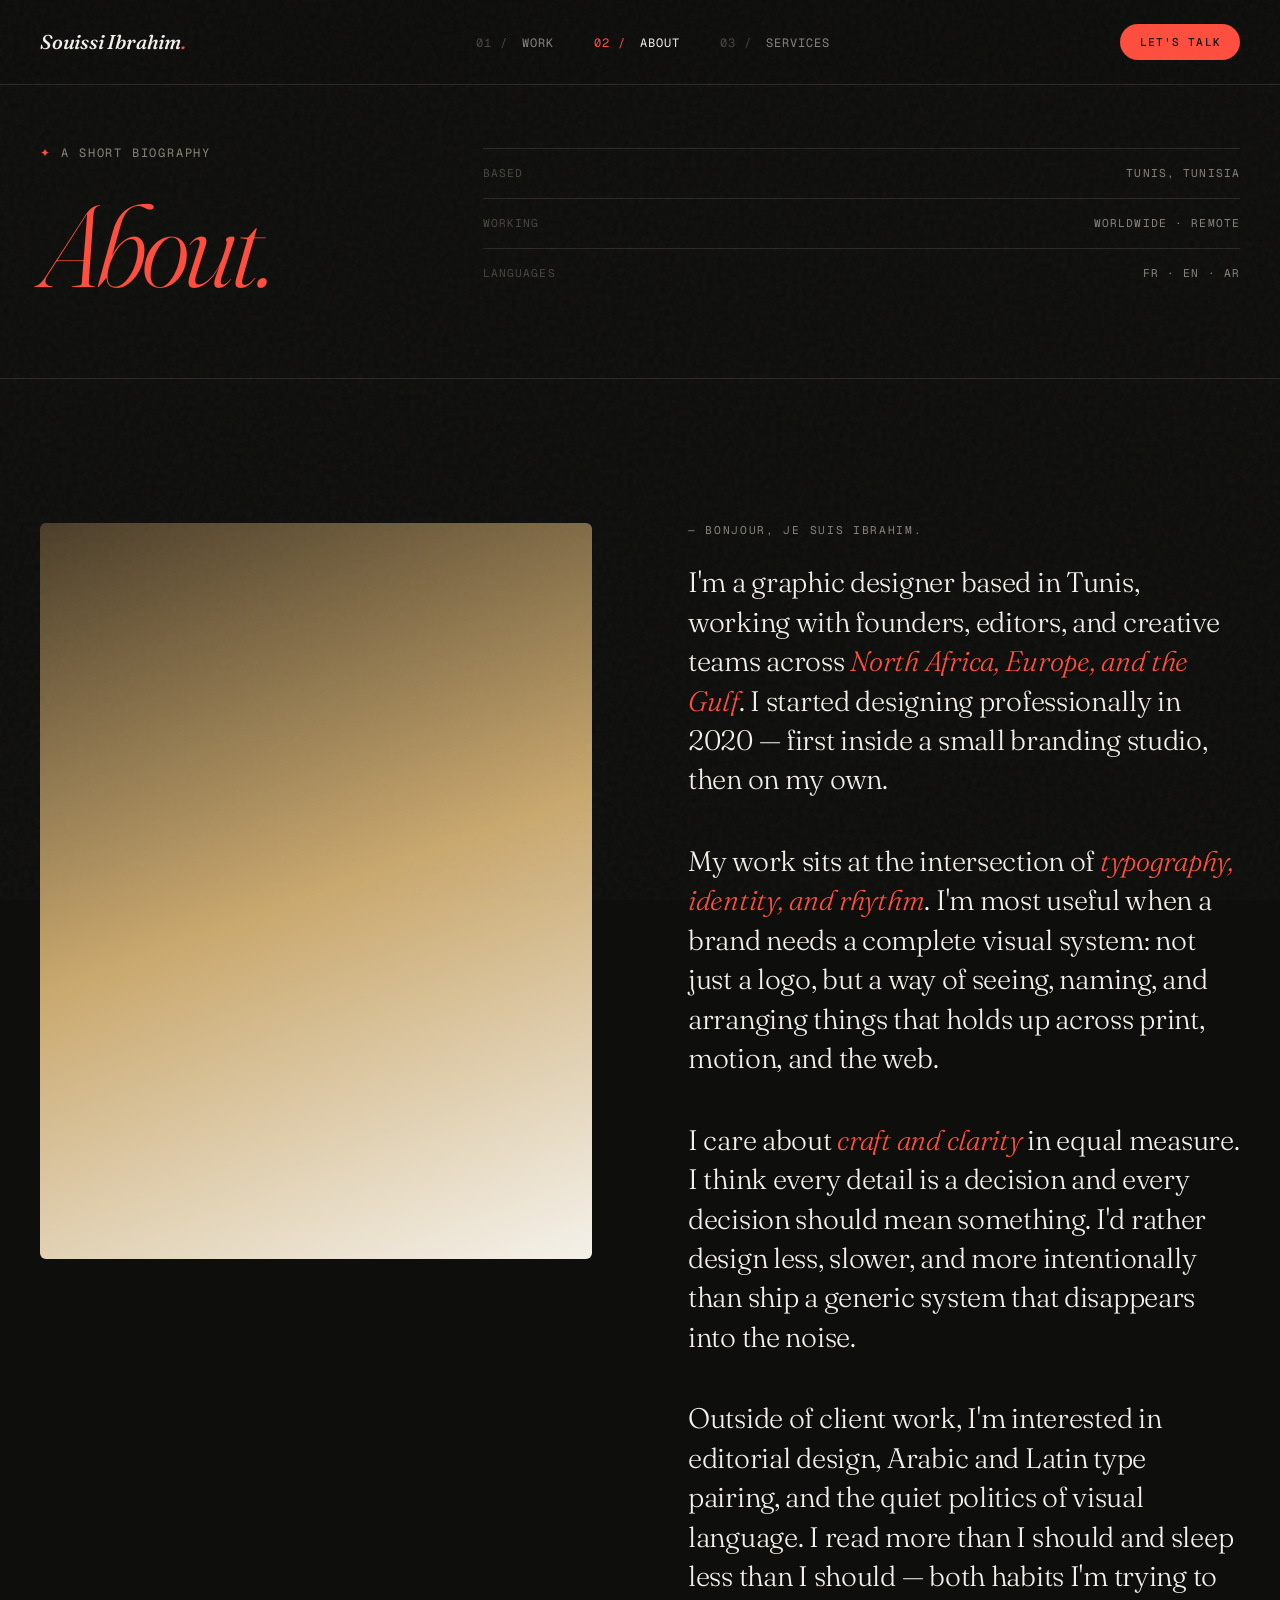
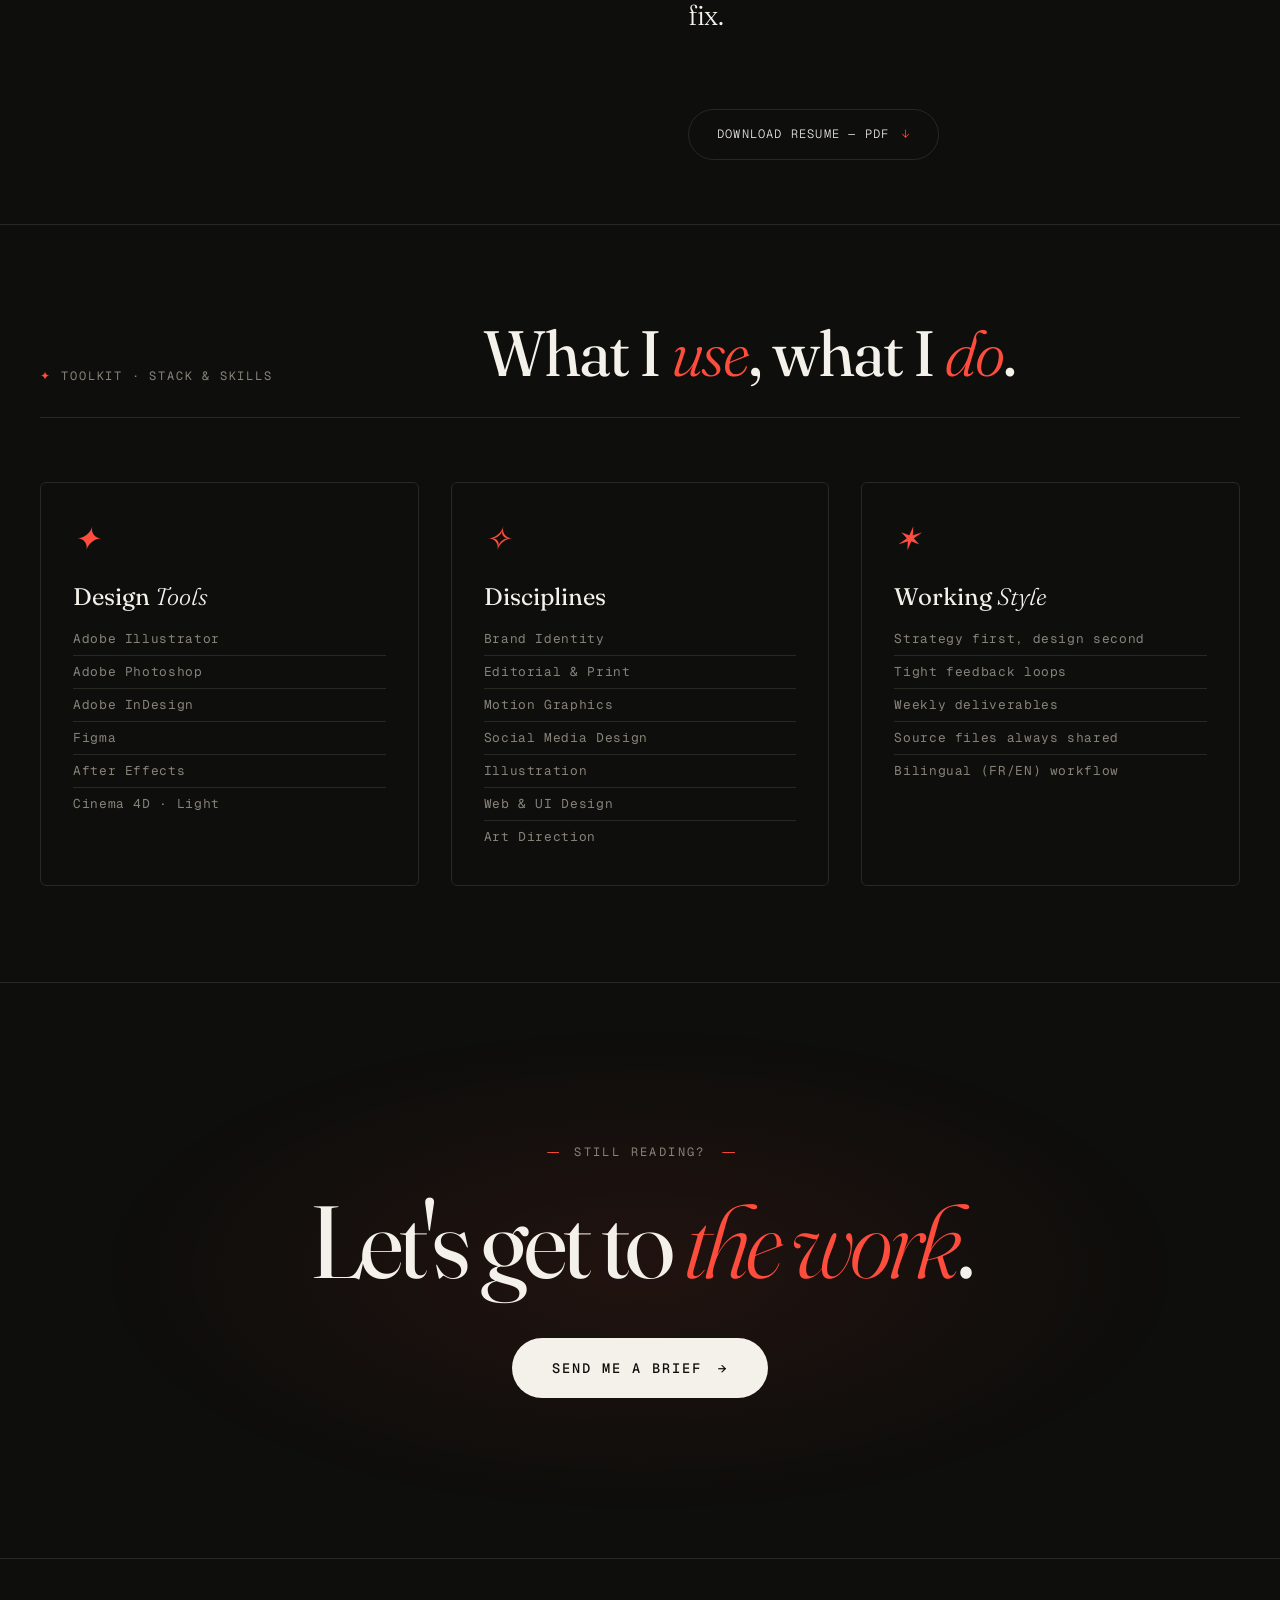
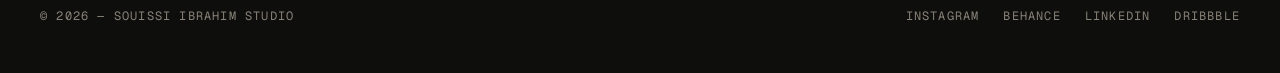
==== about.html @ 40b26ef4 "Add files via upload" ====
<!DOCTYPE html>
<html lang="en">
<head>
<meta charset="UTF-8" />
<meta name="viewport" content="width=device-width, initial-scale=1.0" />
<title>About — Souissi Ibrahim</title>
<link rel="preconnect" href="https://fonts.googleapis.com">
<link rel="preconnect" href="https://fonts.gstatic.com" crossorigin>
<link href="https://fonts.googleapis.com/css2?family=Fraunces:ital,opsz,wght@0,9..144,300;0,9..144,400;0,9..144,500;0,9..144,600;0,9..144,700;0,9..144,900;1,9..144,400&family=Geist+Mono:wght@400;500&family=Geist:wght@300;400;500;600&display=swap" rel="stylesheet">
<link rel="stylesheet" href="styles.css">
</head>
<body>

<nav class="site-nav">
  <a href="index.html" class="logo">Souissi Ibrahim<span class="dot">.</span></a>
  <ul>
    <li><a href="work.html" class="nav-link">Work</a></li>
    <li><a href="about.html" class="nav-link active">About</a></li>
    <li><a href="services.html" class="nav-link">Services</a></li>
  </ul>
  <a href="contact.html" class="cta-nav">Let's Talk</a>
</nav>

<!-- PAGE HEADER -->
<header class="page-header">
  <div>
    <div class="page-header-eyebrow">A short biography</div>
    <h1 class="page-header-title"><em>About.</em></h1>
  </div>
  <div class="page-header-meta">
    <div class="meta-row">
      <span>Based</span>
      <span>Tunis, Tunisia</span>
    </div>
    <div class="meta-row">
      <span>Working</span>
      <span>Worldwide · Remote</span>
    </div>
    <div class="meta-row">
      <span>Languages</span>
      <span>FR · EN · AR</span>
    </div>
  </div>
</header>

<!-- ABOUT BODY -->
<section class="about-page">
  <div class="about-portrait reveal"></div>

  <div class="about-text reveal">
    <span class="small">— Bonjour, je suis Ibrahim.</span>

    <p>
      I'm a graphic designer based in Tunis, working with founders, editors, and creative teams across <em>North Africa, Europe, and the Gulf</em>. I started designing professionally in 2020 — first inside a small branding studio, then on my own.
    </p>

    <p>
      My work sits at the intersection of <em>typography, identity, and rhythm</em>. I'm most useful when a brand needs a complete visual system: not just a logo, but a way of seeing, naming, and arranging things that holds up across print, motion, and the web.
    </p>

    <p>
      I care about <em>craft and clarity</em> in equal measure. I think every detail is a decision and every decision should mean something. I'd rather design less, slower, and more intentionally than ship a generic system that disappears into the noise.
    </p>

    <p>
      Outside of client work, I'm interested in editorial design, Arabic and Latin type pairing, and the quiet politics of visual language. I read more than I should and sleep less than I should — both habits I'm trying to fix.
    </p>

    <a href="#" class="about-resume-cta">Download Resume — PDF <span style="color: var(--accent);">↓</span></a>
  </div>
</section>

<!-- SKILLS -->
<section class="skills-section">
  <div class="section-head reveal">
    <div class="section-label">Toolkit · Stack &amp; Skills</div>
    <h2 class="section-title">What I <em>use</em>, what I <em>do</em>.</h2>
  </div>

  <div class="skills-grid">
    <div class="skill-card reveal">
      <div class="skill-card-icon">✦</div>
      <h3 class="skill-card-title">Design <em>Tools</em></h3>
      <ul class="skill-card-list">
        <li>Adobe Illustrator</li>
        <li>Adobe Photoshop</li>
        <li>Adobe InDesign</li>
        <li>Figma</li>
        <li>After Effects</li>
        <li>Cinema 4D · Light</li>
      </ul>
    </div>

    <div class="skill-card reveal">
      <div class="skill-card-icon">✧</div>
      <h3 class="skill-card-title">Disciplines</h3>
      <ul class="skill-card-list">
        <li>Brand Identity</li>
        <li>Editorial &amp; Print</li>
        <li>Motion Graphics</li>
        <li>Social Media Design</li>
        <li>Illustration</li>
        <li>Web &amp; UI Design</li>
        <li>Art Direction</li>
      </ul>
    </div>

    <div class="skill-card reveal">
      <div class="skill-card-icon">✶</div>
      <h3 class="skill-card-title">Working <em>Style</em></h3>
      <ul class="skill-card-list">
        <li>Strategy first, design second</li>
        <li>Tight feedback loops</li>
        <li>Weekly deliverables</li>
        <li>Source files always shared</li>
        <li>Bilingual (FR/EN) workflow</li>
      </ul>
    </div>
  </div>
</section>

<!-- CTA -->
<section class="cta-section">
  <div class="cta-eyebrow reveal">Still Reading?</div>
  <h2 class="cta-title reveal">Let's get to <em>the work</em>.</h2>
  <a href="contact.html" class="cta-button reveal">
    Send me a brief <span class="arrow">→</span>
  </a>
</section>

<footer class="site-footer">
  <div>© 2026 — Souissi Ibrahim Studio</div>
  <div class="socials">
    <a href="#">Instagram</a>
    <a href="#">Behance</a>
    <a href="#">LinkedIn</a>
    <a href="#">Dribbble</a>
  </div>
</footer>

<script>
  const revealItems = document.querySelectorAll('.reveal');
  const observer = new IntersectionObserver((entries) => {
    entries.forEach((entry, i) => {
      if (entry.isIntersecting) {
        setTimeout(() => entry.target.classList.add('visible'), i * 60);
        observer.unobserve(entry.target);
      }
    });
  }, { threshold: 0.15 });
  revealItems.forEach(item => observer.observe(item));
</script>

</body>
</html>
---- styles.css ----
/* ================================================
   SOUISSI IBRAHIM — PORTFOLIO STYLESHEET
   Shared across all pages
   ================================================ */

:root {
  --bg: #0e0e0c;
  --bg-elevated: #161613;
  --ink: #f4f1ea;
  --ink-dim: #888379;
  --ink-faint: #4a463f;
  --accent: #ff4d3d;
  --accent-soft: #ff6b5a;
  --line: #2a2823;
  --serif: 'Fraunces', Georgia, serif;
  --sans: 'Geist', system-ui, sans-serif;
  --mono: 'Geist Mono', ui-monospace, monospace;
}

* { margin: 0; padding: 0; box-sizing: border-box; }
html { scroll-behavior: smooth; }

body {
  background: var(--bg);
  color: var(--ink);
  font-family: var(--sans);
  font-weight: 400;
  line-height: 1.5;
  overflow-x: hidden;
  position: relative;
}

/* Grain overlay */
body::before {
  content: '';
  position: fixed;
  inset: 0;
  pointer-events: none;
  z-index: 100;
  opacity: 0.04;
  background-image: url("data:image/svg+xml,%3Csvg viewBox='0 0 200 200' xmlns='http://www.w3.org/2000/svg'%3E%3Cfilter id='noiseFilter'%3E%3CfeTurbulence type='fractalNoise' baseFrequency='0.85' numOctaves='3' stitchTiles='stitch'/%3E%3C/filter%3E%3Crect width='100%25' height='100%25' filter='url(%23noiseFilter)'/%3E%3C/svg%3E");
}

a { color: inherit; text-decoration: none; }

/* ============ NAV ============ */
nav.site-nav {
  position: fixed;
  top: 0; left: 0; right: 0;
  padding: 1.5rem 2.5rem;
  display: flex;
  justify-content: space-between;
  align-items: center;
  z-index: 50;
  backdrop-filter: blur(12px);
  background: rgba(14, 14, 12, 0.6);
  border-bottom: 1px solid var(--line);
}

.logo {
  font-family: var(--serif);
  font-weight: 500;
  font-size: 1.25rem;
  font-style: italic;
  letter-spacing: -0.01em;
}
.logo .dot { color: var(--accent); }

nav.site-nav ul {
  display: flex;
  list-style: none;
  gap: 2.5rem;
  counter-reset: navcounter;
}

nav.site-nav a.nav-link {
  color: var(--ink-dim);
  font-family: var(--mono);
  font-size: 0.75rem;
  text-transform: uppercase;
  letter-spacing: 0.08em;
  transition: color 0.3s;
  position: relative;
}
nav.site-nav a.nav-link:hover,
nav.site-nav a.nav-link.active { color: var(--ink); }

nav.site-nav a.nav-link::before {
  content: counter(navcounter, decimal-leading-zero) ' / ';
  counter-increment: navcounter;
  color: var(--ink-faint);
  margin-right: 0.4rem;
}

nav.site-nav a.nav-link.active::before { color: var(--accent); }

.cta-nav {
  background: var(--accent);
  color: var(--bg);
  padding: 0.6rem 1.2rem;
  border-radius: 999px;
  font-family: var(--mono);
  font-size: 0.7rem;
  text-transform: uppercase;
  letter-spacing: 0.1em;
  font-weight: 500;
  transition: transform 0.2s, background 0.2s;
}
.cta-nav:hover { background: var(--accent-soft); transform: translateY(-1px); }

/* ============ COMMON SECTION HEADERS ============ */
.section-label {
  font-family: var(--mono);
  font-size: 0.75rem;
  text-transform: uppercase;
  letter-spacing: 0.15em;
  color: var(--ink-dim);
}
.section-label::before {
  content: '✦';
  color: var(--accent);
  margin-right: 0.6rem;
}

.section-title {
  font-family: var(--serif);
  font-size: clamp(2.5rem, 5vw, 4.5rem);
  font-weight: 400;
  letter-spacing: -0.03em;
  line-height: 1;
}
.section-title em { color: var(--accent); font-style: italic; font-weight: 300; }

.section-head {
  display: grid;
  grid-template-columns: 1fr 2fr;
  gap: 4rem;
  margin-bottom: 4rem;
  align-items: end;
  border-bottom: 1px solid var(--line);
  padding-bottom: 2rem;
}

/* ============ HERO (homepage) ============ */
.hero {
  min-height: 100vh;
  padding: 9rem 2.5rem 4rem;
  display: grid;
  grid-template-columns: 1fr 1fr;
  gap: 4rem;
  align-items: end;
  position: relative;
}

.hero-meta {
  display: flex;
  flex-direction: column;
  gap: 1.5rem;
  padding-bottom: 1rem;
}

.meta-row {
  display: flex;
  justify-content: space-between;
  font-family: var(--mono);
  font-size: 0.7rem;
  text-transform: uppercase;
  letter-spacing: 0.1em;
  color: var(--ink-dim);
  border-top: 1px solid var(--line);
  padding-top: 1rem;
}
.meta-row span:first-child { color: var(--ink-faint); }

.hero-title {
  font-family: var(--serif);
  font-size: clamp(4rem, 11vw, 11rem);
  font-weight: 400;
  line-height: 0.9;
  letter-spacing: -0.04em;
  grid-column: 1 / -1;
}

.hero-title .italic { font-style: italic; font-weight: 300; color: var(--accent); }

.hero-title .small-line {
  display: block;
  font-size: 0.4em;
  font-style: italic;
  font-weight: 300;
  color: var(--ink-dim);
  margin-bottom: 0.5em;
  letter-spacing: 0;
}

.hero-title .word {
  display: inline-block;
  opacity: 0;
  transform: translateY(40px);
  animation: rise 1.2s cubic-bezier(0.2, 0.6, 0.2, 1) forwards;
}
.hero-title .word:nth-child(1) { animation-delay: 0.1s; }
.hero-title .word:nth-child(2) { animation-delay: 0.2s; }
.hero-title .word:nth-child(3) { animation-delay: 0.3s; }
.hero-title .word:nth-child(4) { animation-delay: 0.4s; }

@keyframes rise { to { opacity: 1; transform: translateY(0); } }

/* ============ MARQUEE ============ */
.marquee {
  border-top: 1px solid var(--line);
  border-bottom: 1px solid var(--line);
  padding: 1.5rem 0;
  overflow: hidden;
  white-space: nowrap;
  background: var(--bg);
}

.marquee-track {
  display: inline-flex;
  gap: 3rem;
  animation: scroll 40s linear infinite;
  font-family: var(--serif);
  font-size: 2rem;
  font-style: italic;
  font-weight: 300;
}

.marquee-track span { display: inline-flex; align-items: center; gap: 3rem; }
.marquee-track .star { color: var(--accent); font-style: normal; font-size: 1.2rem; }

@keyframes scroll {
  from { transform: translateX(0); }
  to { transform: translateX(-50%); }
}

/* ============ FEATURED WORK ============ */
.work-section { padding: 6rem 2.5rem; }

.projects {
  display: grid;
  grid-template-columns: repeat(12, 1fr);
  gap: 2rem;
  row-gap: 6rem;
}

.project {
  cursor: pointer;
  display: block;
  transition: transform 0.6s cubic-bezier(0.2, 0.6, 0.2, 1);
}

.project-image {
  width: 100%;
  aspect-ratio: 4 / 3;
  border-radius: 4px;
  overflow: hidden;
  margin-bottom: 1.5rem;
  position: relative;
  transition: transform 0.6s cubic-bezier(0.2, 0.6, 0.2, 1);
}

.project:hover .project-image { transform: translateY(-8px); }
.project:hover .project-meta { color: var(--ink); }

.project-image::after {
  content: 'View →';
  position: absolute;
  inset: auto 1.2rem 1.2rem auto;
  background: var(--bg);
  color: var(--ink);
  padding: 0.5rem 1rem;
  border-radius: 999px;
  font-family: var(--mono);
  font-size: 0.7rem;
  text-transform: uppercase;
  letter-spacing: 0.1em;
  opacity: 0;
  transform: translateY(10px);
  transition: opacity 0.3s, transform 0.3s;
}
.project:hover .project-image::after { opacity: 1; transform: translateY(0); }

/* Asymmetric featured grid */
.p-1 { grid-column: 1 / 7; }
.p-1 .project-image { aspect-ratio: 4/5; background: linear-gradient(135deg, #ff4d3d 0%, #c41e0e 60%, #1a0807 100%); }

.p-2 { grid-column: 8 / 13; align-self: end; }
.p-2 .project-image { aspect-ratio: 4/3; background: linear-gradient(160deg, #2c3e50 0%, #4a90b8 50%, #f4f1ea 100%); }

.p-3 { grid-column: 1 / 5; }
.p-3 .project-image { aspect-ratio: 1/1; background: radial-gradient(circle at 30% 30%, #f4f1ea 0%, #c9a86e 40%, #4a3d28 100%); }

.p-4 { grid-column: 6 / 13; }
.p-4 .project-image { aspect-ratio: 16/10; background: linear-gradient(45deg, #1a1a1a 0%, #ff4d3d 50%, #1a1a1a 100%); }

.p-5 { grid-column: 2 / 8; }
.p-5 .project-image { aspect-ratio: 4/3; background: linear-gradient(180deg, #d4c5a0 0%, #8b6f47 100%); }

.p-6 { grid-column: 9 / 13; align-self: end; }
.p-6 .project-image { aspect-ratio: 3/4; background: linear-gradient(220deg, #0a2540 0%, #ff4d3d 100%); }

.project-meta { color: var(--ink-dim); transition: color 0.3s; }

.project-number {
  font-family: var(--mono);
  font-size: 0.7rem;
  color: var(--ink-faint);
  margin-bottom: 0.5rem;
  letter-spacing: 0.1em;
}

.project-title {
  font-family: var(--serif);
  font-size: 1.75rem;
  font-weight: 400;
  letter-spacing: -0.02em;
  color: var(--ink);
  margin-bottom: 0.25rem;
}
.project-title em { font-style: italic; font-weight: 300; }

.project-tags {
  font-family: var(--mono);
  font-size: 0.7rem;
  text-transform: uppercase;
  letter-spacing: 0.1em;
}

/* ============ ABOUT STRIP ============ */
.about-strip {
  padding: 8rem 2.5rem;
  border-top: 1px solid var(--line);
  background: var(--bg-elevated);
  position: relative;
}

.about-content {
  display: grid;
  grid-template-columns: 1fr 2fr;
  gap: 4rem;
  max-width: 1400px;
  margin: 0 auto;
}

.about-quote {
  font-family: var(--serif);
  font-size: clamp(1.75rem, 3vw, 2.75rem);
  font-weight: 400;
  line-height: 1.2;
  letter-spacing: -0.02em;
}

.about-quote em { color: var(--accent); font-style: italic; font-weight: 300; }

.about-quote::before {
  content: '"';
  font-size: 2em;
  line-height: 0;
  color: var(--accent);
  margin-right: 0.1em;
  vertical-align: -0.3em;
}

/* ============ SERVICES (homepage list) ============ */
.services-section {
  padding: 6rem 2.5rem;
  border-top: 1px solid var(--line);
}

.services-list { display: grid; gap: 0; }

.service-row {
  display: grid;
  grid-template-columns: 80px 1fr 2fr 120px;
  gap: 2rem;
  padding: 2rem 0;
  border-bottom: 1px solid var(--line);
  align-items: center;
  transition: padding 0.4s;
  cursor: pointer;
}

.service-row:hover { padding-left: 1rem; }
.service-row:hover .service-name { color: var(--accent); }
.service-row:hover .service-arrow { transform: translateX(8px); color: var(--accent); }

.service-num {
  font-family: var(--mono);
  font-size: 0.75rem;
  color: var(--ink-faint);
  letter-spacing: 0.1em;
}

.service-name {
  font-family: var(--serif);
  font-size: clamp(1.5rem, 2.5vw, 2.25rem);
  font-weight: 400;
  letter-spacing: -0.02em;
  transition: color 0.3s;
}
.service-name em { font-style: italic; font-weight: 300; }

.service-desc {
  color: var(--ink-dim);
  font-size: 0.95rem;
  line-height: 1.6;
}

.service-arrow {
  font-family: var(--serif);
  font-size: 1.5rem;
  color: var(--ink-dim);
  text-align: right;
  transition: transform 0.3s, color 0.3s;
}

/* ============ TESTIMONIALS ============ */
.testimonials-section {
  padding: 8rem 2.5rem;
  border-top: 1px solid var(--line);
  background: var(--bg-elevated);
}

.testimonials-grid {
  display: grid;
  grid-template-columns: repeat(2, 1fr);
  gap: 3rem;
  max-width: 1400px;
  margin: 0 auto;
}

.testimonial {
  padding: 2.5rem;
  background: var(--bg);
  border: 1px solid var(--line);
  border-radius: 6px;
  position: relative;
  transition: border-color 0.3s, transform 0.4s;
}

.testimonial:hover {
  border-color: var(--accent);
  transform: translateY(-4px);
}

.testimonial::before {
  content: '"';
  position: absolute;
  top: -0.4em;
  left: 0.8rem;
  font-family: var(--serif);
  font-size: 5rem;
  color: var(--accent);
  font-style: italic;
  line-height: 1;
  opacity: 0.6;
}

.testimonial-quote {
  font-family: var(--serif);
  font-size: 1.25rem;
  line-height: 1.4;
  color: var(--ink);
  margin-bottom: 2rem;
  font-weight: 400;
  letter-spacing: -0.01em;
  position: relative;
  z-index: 1;
}

.testimonial-quote em { color: var(--accent); font-style: italic; font-weight: 300; }

.testimonial-author {
  display: flex;
  align-items: center;
  gap: 1rem;
  padding-top: 1.5rem;
  border-top: 1px solid var(--line);
}

.author-avatar {
  width: 44px;
  height: 44px;
  border-radius: 50%;
  background: linear-gradient(135deg, var(--accent), #c41e0e);
  display: flex;
  align-items: center;
  justify-content: center;
  font-family: var(--serif);
  font-style: italic;
  font-weight: 500;
  color: var(--bg);
  flex-shrink: 0;
}

.author-info { display: flex; flex-direction: column; }

.author-name {
  font-family: var(--serif);
  font-size: 1rem;
  font-weight: 500;
}

.author-role {
  font-family: var(--mono);
  font-size: 0.7rem;
  color: var(--ink-dim);
  text-transform: uppercase;
  letter-spacing: 0.1em;
  margin-top: 0.2rem;
}

/* ============ CTA FOOTER ============ */
.cta-section {
  padding: 10rem 2.5rem;
  border-top: 1px solid var(--line);
  text-align: center;
  position: relative;
  overflow: hidden;
}

.cta-section::before {
  content: '';
  position: absolute;
  inset: 0;
  background: radial-gradient(ellipse at center, rgba(255, 77, 61, 0.08) 0%, transparent 60%);
  pointer-events: none;
}

.cta-eyebrow {
  font-family: var(--mono);
  font-size: 0.75rem;
  text-transform: uppercase;
  letter-spacing: 0.2em;
  color: var(--ink-dim);
  margin-bottom: 2rem;
}

.cta-eyebrow::before, .cta-eyebrow::after {
  content: '——';
  color: var(--accent);
  margin: 0 1rem;
  letter-spacing: -0.1em;
}

.cta-title {
  font-family: var(--serif);
  font-size: clamp(3rem, 8vw, 7rem);
  font-weight: 400;
  line-height: 0.95;
  letter-spacing: -0.04em;
  margin-bottom: 3rem;
}
.cta-title em { font-style: italic; font-weight: 300; color: var(--accent); }

.cta-button {
  display: inline-flex;
  align-items: center;
  gap: 1rem;
  background: var(--ink);
  color: var(--bg);
  padding: 1.25rem 2.5rem;
  border-radius: 999px;
  font-family: var(--mono);
  font-size: 0.85rem;
  text-transform: uppercase;
  letter-spacing: 0.15em;
  font-weight: 500;
  transition: transform 0.2s, background 0.2s, color 0.2s;
}
.cta-button:hover { background: var(--accent); color: var(--bg); transform: translateY(-2px); }
.cta-button .arrow { transition: transform 0.3s; }
.cta-button:hover .arrow { transform: translateX(4px); }

/* ============ FOOTER ============ */
footer.site-footer {
  padding: 3rem 2.5rem;
  border-top: 1px solid var(--line);
  display: flex;
  justify-content: space-between;
  align-items: center;
  font-family: var(--mono);
  font-size: 0.75rem;
  color: var(--ink-dim);
  text-transform: uppercase;
  letter-spacing: 0.1em;
}

footer.site-footer .socials { display: flex; gap: 1.5rem; }
footer.site-footer a { color: var(--ink-dim); transition: color 0.3s; }
footer.site-footer a:hover { color: var(--accent); }

/* ============ INTERIOR PAGE HEADERS ============ */
.page-header {
  padding: 9rem 2.5rem 5rem;
  border-bottom: 1px solid var(--line);
  display: grid;
  grid-template-columns: 1fr 2fr;
  gap: 4rem;
  align-items: end;
}

.page-header-eyebrow {
  font-family: var(--mono);
  font-size: 0.75rem;
  text-transform: uppercase;
  letter-spacing: 0.15em;
  color: var(--ink-dim);
  margin-bottom: 2rem;
}
.page-header-eyebrow::before {
  content: '✦';
  color: var(--accent);
  margin-right: 0.6rem;
}

.page-header-title {
  font-family: var(--serif);
  font-size: clamp(3.5rem, 9vw, 8rem);
  font-weight: 400;
  letter-spacing: -0.04em;
  line-height: 0.9;
}
.page-header-title em { font-style: italic; font-weight: 300; color: var(--accent); }

.page-header-meta {
  display: flex;
  flex-direction: column;
  gap: 1rem;
  padding-bottom: 1rem;
}

/* ============ WORK PAGE — FILTERS ============ */
.filters-bar {
  padding: 2rem 2.5rem;
  border-bottom: 1px solid var(--line);
  display: flex;
  gap: 1rem;
  flex-wrap: wrap;
  align-items: center;
}

.filter-label {
  font-family: var(--mono);
  font-size: 0.7rem;
  text-transform: uppercase;
  letter-spacing: 0.1em;
  color: var(--ink-faint);
  margin-right: 0.5rem;
}

.filter-pill {
  font-family: var(--mono);
  font-size: 0.7rem;
  text-transform: uppercase;
  letter-spacing: 0.1em;
  padding: 0.5rem 1rem;
  border: 1px solid var(--line);
  border-radius: 999px;
  color: var(--ink-dim);
  cursor: pointer;
  transition: all 0.3s;
  background: transparent;
}

.filter-pill:hover { color: var(--ink); border-color: var(--ink-faint); }
.filter-pill.active { background: var(--accent); color: var(--bg); border-color: var(--accent); }

.work-grid-full {
  padding: 5rem 2.5rem;
  display: grid;
  grid-template-columns: repeat(2, 1fr);
  gap: 4rem;
  row-gap: 6rem;
}

.work-grid-full .project { grid-column: auto; }
.work-grid-full .project .project-image { aspect-ratio: 4/3 !important; }

/* ============ PROJECT DETAIL PAGE ============ */
.project-hero {
  padding: 9rem 2.5rem 4rem;
}

.project-back {
  font-family: var(--mono);
  font-size: 0.75rem;
  text-transform: uppercase;
  letter-spacing: 0.1em;
  color: var(--ink-dim);
  margin-bottom: 3rem;
  display: inline-block;
  transition: color 0.3s, transform 0.3s;
}
.project-back:hover { color: var(--accent); transform: translateX(-4px); }

.project-detail-title {
  font-family: var(--serif);
  font-size: clamp(3rem, 8vw, 7rem);
  font-weight: 400;
  line-height: 0.95;
  letter-spacing: -0.04em;
  margin-bottom: 2rem;
}
.project-detail-title em { font-style: italic; font-weight: 300; color: var(--accent); }

.project-detail-meta {
  display: grid;
  grid-template-columns: repeat(4, 1fr);
  gap: 2rem;
  border-top: 1px solid var(--line);
  border-bottom: 1px solid var(--line);
  padding: 2rem 0;
  margin-top: 3rem;
}

.detail-meta-block {
  display: flex;
  flex-direction: column;
  gap: 0.5rem;
}

.detail-meta-label {
  font-family: var(--mono);
  font-size: 0.7rem;
  text-transform: uppercase;
  letter-spacing: 0.1em;
  color: var(--ink-faint);
}

.detail-meta-value {
  font-family: var(--serif);
  font-size: 1.1rem;
  color: var(--ink);
  font-style: italic;
  font-weight: 400;
}

.project-cover {
  padding: 0 2.5rem;
  margin-bottom: 6rem;
}

.project-cover-img {
  width: 100%;
  aspect-ratio: 16 / 9;
  border-radius: 6px;
  background: linear-gradient(135deg, #ff4d3d 0%, #c41e0e 60%, #1a0807 100%);
}

.project-body {
  max-width: 800px;
  margin: 0 auto;
  padding: 0 2.5rem 6rem;
}

.project-body h2 {
  font-family: var(--serif);
  font-size: 2rem;
  font-weight: 400;
  margin: 3rem 0 1.5rem;
  letter-spacing: -0.02em;
}
.project-body h2 em { font-style: italic; color: var(--accent); }

.project-body p {
  font-size: 1.1rem;
  line-height: 1.7;
  color: var(--ink-dim);
  margin-bottom: 1.5rem;
}

.project-body p strong { color: var(--ink); font-weight: 500; }

.project-gallery {
  padding: 0 2.5rem 6rem;
  display: grid;
  gap: 2rem;
}

.gallery-item {
  width: 100%;
  border-radius: 6px;
  overflow: hidden;
}

.gallery-1 { aspect-ratio: 16/9; background: linear-gradient(160deg, #2c3e50 0%, #4a90b8 100%); }
.gallery-2-row { display: grid; grid-template-columns: 1fr 1fr; gap: 2rem; }
.gallery-2a { aspect-ratio: 1/1; background: radial-gradient(circle at 30% 30%, #f4f1ea 0%, #c9a86e 50%, #4a3d28 100%); }
.gallery-2b { aspect-ratio: 1/1; background: linear-gradient(220deg, #0a2540 0%, #ff4d3d 100%); }
.gallery-3 { aspect-ratio: 21/9; background: linear-gradient(45deg, #1a1a1a 0%, #ff4d3d 50%, #1a1a1a 100%); }

.next-project {
  padding: 6rem 2.5rem;
  border-top: 1px solid var(--line);
  text-align: center;
}

.next-project-eyebrow {
  font-family: var(--mono);
  font-size: 0.7rem;
  text-transform: uppercase;
  letter-spacing: 0.15em;
  color: var(--ink-dim);
  margin-bottom: 1rem;
}

.next-project-title {
  font-family: var(--serif);
  font-size: clamp(2.5rem, 6vw, 5rem);
  font-weight: 400;
  letter-spacing: -0.03em;
  display: inline-flex;
  align-items: center;
  gap: 1rem;
  transition: color 0.3s;
}
.next-project-title:hover { color: var(--accent); }
.next-project-title em { font-style: italic; font-weight: 300; }
.next-project-title .arrow { transition: transform 0.3s; }
.next-project-title:hover .arrow { transform: translateX(12px); }

/* ============ ABOUT PAGE ============ */
.about-page {
  padding: 9rem 2.5rem 4rem;
  display: grid;
  grid-template-columns: 1fr 1fr;
  gap: 6rem;
  align-items: start;
}

.about-portrait {
  aspect-ratio: 3/4;
  background: linear-gradient(160deg, #4a3d28 0%, #c9a86e 50%, #f4f1ea 100%);
  border-radius: 6px;
  position: sticky;
  top: 7rem;
}

.about-text {
  font-family: var(--serif);
  font-size: clamp(1.5rem, 2.2vw, 2rem);
  font-weight: 300;
  line-height: 1.4;
  letter-spacing: -0.01em;
  color: var(--ink);
}

.about-text p { margin-bottom: 1.5em; }
.about-text em { color: var(--accent); font-style: italic; }
.about-text .small {
  display: block;
  font-family: var(--mono);
  font-size: 0.7rem;
  text-transform: uppercase;
  letter-spacing: 0.15em;
  color: var(--ink-dim);
  margin-bottom: 1.5rem;
  font-weight: 400;
}

.about-resume-cta {
  display: inline-flex;
  align-items: center;
  gap: 0.8rem;
  margin-top: 2rem;
  padding: 1rem 1.75rem;
  border: 1px solid var(--line);
  border-radius: 999px;
  font-family: var(--mono);
  font-size: 0.75rem;
  text-transform: uppercase;
  letter-spacing: 0.1em;
  color: var(--ink);
  transition: all 0.3s;
}
.about-resume-cta:hover { background: var(--accent); border-color: var(--accent); color: var(--bg); }

.skills-section {
  padding: 6rem 2.5rem;
  border-top: 1px solid var(--line);
}

.skills-grid {
  display: grid;
  grid-template-columns: repeat(3, 1fr);
  gap: 2rem;
  margin-top: 4rem;
}

.skill-card {
  padding: 2rem;
  border: 1px solid var(--line);
  border-radius: 6px;
  transition: border-color 0.3s, transform 0.4s;
}
.skill-card:hover { border-color: var(--accent); transform: translateY(-4px); }

.skill-card-icon {
  font-family: var(--serif);
  font-size: 2rem;
  color: var(--accent);
  font-style: italic;
  margin-bottom: 1rem;
}

.skill-card-title {
  font-family: var(--serif);
  font-size: 1.5rem;
  font-weight: 400;
  margin-bottom: 0.5rem;
}
.skill-card-title em { font-style: italic; font-weight: 300; }

.skill-card-list {
  list-style: none;
  font-family: var(--mono);
  font-size: 0.8rem;
  color: var(--ink-dim);
  letter-spacing: 0.05em;
}

.skill-card-list li { padding: 0.4rem 0; border-top: 1px solid var(--line); }
.skill-card-list li:first-child { border-top: none; }

/* ============ SERVICES PAGE ============ */
.services-page-grid {
  padding: 5rem 2.5rem 6rem;
  display: grid;
  gap: 4rem;
}

.service-card-full {
  display: grid;
  grid-template-columns: 80px 1fr 1.5fr 200px;
  gap: 3rem;
  padding: 3rem 0;
  border-bottom: 1px solid var(--line);
  align-items: start;
}

.service-card-full:last-child { border-bottom: none; }

.service-card-num {
  font-family: var(--mono);
  font-size: 0.85rem;
  color: var(--accent);
  letter-spacing: 0.1em;
  padding-top: 0.5rem;
}

.service-card-name {
  font-family: var(--serif);
  font-size: clamp(2rem, 3.5vw, 3rem);
  font-weight: 400;
  letter-spacing: -0.02em;
  line-height: 1;
}
.service-card-name em { font-style: italic; font-weight: 300; color: var(--accent); }

.service-card-content {
  display: flex;
  flex-direction: column;
  gap: 1rem;
}

.service-card-desc {
  font-family: var(--serif);
  font-size: 1.15rem;
  font-style: italic;
  color: var(--ink);
  font-weight: 300;
  line-height: 1.5;
}

.service-card-list {
  list-style: none;
  margin-top: 1rem;
}

.service-card-list li {
  font-family: var(--mono);
  font-size: 0.75rem;
  text-transform: uppercase;
  letter-spacing: 0.1em;
  color: var(--ink-dim);
  padding: 0.5rem 0;
  border-top: 1px solid var(--line);
}
.service-card-list li::before {
  content: '→';
  color: var(--accent);
  margin-right: 0.6rem;
}

.service-card-price {
  text-align: right;
  display: flex;
  flex-direction: column;
  gap: 0.25rem;
  align-items: flex-end;
}

.service-price-label {
  font-family: var(--mono);
  font-size: 0.65rem;
  text-transform: uppercase;
  letter-spacing: 0.15em;
  color: var(--ink-faint);
}

.service-price-value {
  font-family: var(--serif);
  font-size: 1.75rem;
  font-weight: 400;
  letter-spacing: -0.02em;
  color: var(--ink);
}
.service-price-value em { font-style: italic; font-weight: 300; color: var(--accent); }

.service-price-note {
  font-family: var(--mono);
  font-size: 0.7rem;
  color: var(--ink-dim);
  letter-spacing: 0.05em;
}

/* ============ PROCESS SECTION (services page) ============ */
.process-section {
  padding: 6rem 2.5rem;
  border-top: 1px solid var(--line);
  background: var(--bg-elevated);
}

.process-grid {
  display: grid;
  grid-template-columns: repeat(4, 1fr);
  gap: 2rem;
  margin-top: 4rem;
}

.process-step { display: flex; flex-direction: column; gap: 1rem; }

.process-num {
  font-family: var(--serif);
  font-size: 4rem;
  font-style: italic;
  font-weight: 300;
  color: var(--accent);
  line-height: 1;
}

.process-title {
  font-family: var(--serif);
  font-size: 1.4rem;
  font-weight: 400;
  letter-spacing: -0.01em;
}

.process-desc {
  color: var(--ink-dim);
  font-size: 0.95rem;
  line-height: 1.6;
}

/* ============ CONTACT PAGE ============ */
.contact-page {
  padding: 9rem 2.5rem 4rem;
  display: grid;
  grid-template-columns: 1fr 1.5fr;
  gap: 6rem;
  align-items: start;
}

.contact-side {
  display: flex;
  flex-direction: column;
  gap: 3rem;
  position: sticky;
  top: 8rem;
}

.contact-direct {
  display: flex;
  flex-direction: column;
  gap: 1rem;
}

.contact-direct-label {
  font-family: var(--mono);
  font-size: 0.7rem;
  text-transform: uppercase;
  letter-spacing: 0.15em;
  color: var(--ink-faint);
}

.contact-direct-value {
  font-family: var(--serif);
  font-size: 1.5rem;
  font-style: italic;
  font-weight: 400;
  color: var(--ink);
  transition: color 0.3s;
}
.contact-direct-value:hover { color: var(--accent); }

.contact-socials-list {
  display: flex;
  flex-direction: column;
  gap: 0;
}

.contact-social-row {
  padding: 1rem 0;
  border-top: 1px solid var(--line);
  display: flex;
  justify-content: space-between;
  align-items: center;
  font-family: var(--mono);
  font-size: 0.8rem;
  text-transform: uppercase;
  letter-spacing: 0.1em;
  transition: padding 0.3s;
  cursor: pointer;
}

.contact-social-row:last-child { border-bottom: 1px solid var(--line); }
.contact-social-row:hover { padding-left: 0.8rem; color: var(--accent); }
.contact-social-row .arrow { color: var(--accent); transition: transform 0.3s; }
.contact-social-row:hover .arrow { transform: translateX(6px); }

.contact-form {
  display: flex;
  flex-direction: column;
  gap: 2rem;
}

.form-row { display: grid; grid-template-columns: 1fr 1fr; gap: 2rem; }

.form-field { display: flex; flex-direction: column; gap: 0.6rem; }

.form-field label {
  font-family: var(--mono);
  font-size: 0.7rem;
  text-transform: uppercase;
  letter-spacing: 0.15em;
  color: var(--ink-faint);
}

.form-field label .req { color: var(--accent); }

.form-field input,
.form-field textarea,
.form-field select {
  background: transparent;
  border: none;
  border-bottom: 1px solid var(--line);
  padding: 0.8rem 0;
  color: var(--ink);
  font-family: var(--serif);
  font-size: 1.15rem;
  font-weight: 400;
  outline: none;
  transition: border-color 0.3s;
  border-radius: 0;
  -webkit-appearance: none;
  appearance: none;
}

.form-field select { cursor: pointer; }
.form-field select option { background: var(--bg); color: var(--ink); }

.form-field input:focus,
.form-field textarea:focus,
.form-field select:focus { border-bottom-color: var(--accent); }

.form-field textarea { resize: vertical; min-height: 140px; font-family: var(--sans); font-size: 1rem; line-height: 1.6; }

.form-submit {
  align-self: flex-start;
  background: var(--accent);
  color: var(--bg);
  border: none;
  padding: 1.25rem 2.5rem;
  border-radius: 999px;
  font-family: var(--mono);
  font-size: 0.85rem;
  text-transform: uppercase;
  letter-spacing: 0.15em;
  font-weight: 500;
  cursor: pointer;
  display: inline-flex;
  align-items: center;
  gap: 1rem;
  transition: transform 0.2s, background 0.2s;
  margin-top: 1rem;
}

.form-submit:hover { background: var(--ink); transform: translateY(-2px); }
.form-submit .arrow { transition: transform 0.3s; }
.form-submit:hover .arrow { transform: translateX(4px); }

/* ============ REVEAL ============ */
.reveal {
  opacity: 0;
  transform: translateY(30px);
  transition: opacity 0.9s cubic-bezier(0.2, 0.6, 0.2, 1), transform 0.9s cubic-bezier(0.2, 0.6, 0.2, 1);
}
.reveal.visible { opacity: 1; transform: translateY(0); }

/* ============ RESPONSIVE ============ */
@media (max-width: 900px) {
  nav.site-nav { padding: 1rem 1.25rem; }
  nav.site-nav ul { display: none; }
  .hero { grid-template-columns: 1fr; padding: 7rem 1.25rem 3rem; gap: 2rem; }
  .work-section, .services-section, .cta-section, .about-strip,
  .testimonials-section, .filters-bar, .work-grid-full, .project-hero,
  .project-cover, .project-body, .project-gallery, .next-project,
  .about-page, .skills-section, .services-page-grid, .process-section,
  .contact-page, .page-header { padding-left: 1.25rem; padding-right: 1.25rem; }

  .section-head { grid-template-columns: 1fr; gap: 1rem; }
  .about-content { grid-template-columns: 1fr; gap: 2rem; }
  .projects { grid-template-columns: 1fr; row-gap: 3rem; }
  .p-1, .p-2, .p-3, .p-4, .p-5, .p-6 { grid-column: 1 / -1; }
  .service-row { grid-template-columns: 40px 1fr 30px; }
  .service-desc { display: none; }
  footer.site-footer { flex-direction: column; gap: 1rem; }
  .testimonials-grid { grid-template-columns: 1fr; gap: 1.5rem; }
  .work-grid-full { grid-template-columns: 1fr; gap: 3rem; }
  .page-header { grid-template-columns: 1fr; gap: 2rem; padding-top: 7rem; }
  .project-detail-meta { grid-template-columns: repeat(2, 1fr); }
  .gallery-2-row { grid-template-columns: 1fr; }
  .about-page { grid-template-columns: 1fr; gap: 3rem; }
  .about-portrait { position: static; aspect-ratio: 4/5; }
  .skills-grid { grid-template-columns: 1fr; }
  .service-card-full { grid-template-columns: 1fr; gap: 1.5rem; padding: 2rem 0; }
  .service-card-price { text-align: left; align-items: flex-start; }
  .process-grid { grid-template-columns: 1fr 1fr; gap: 2rem; }
  .contact-page { grid-template-columns: 1fr; gap: 3rem; }
  .contact-side { position: static; }
  .form-row { grid-template-columns: 1fr; gap: 2rem; }
}
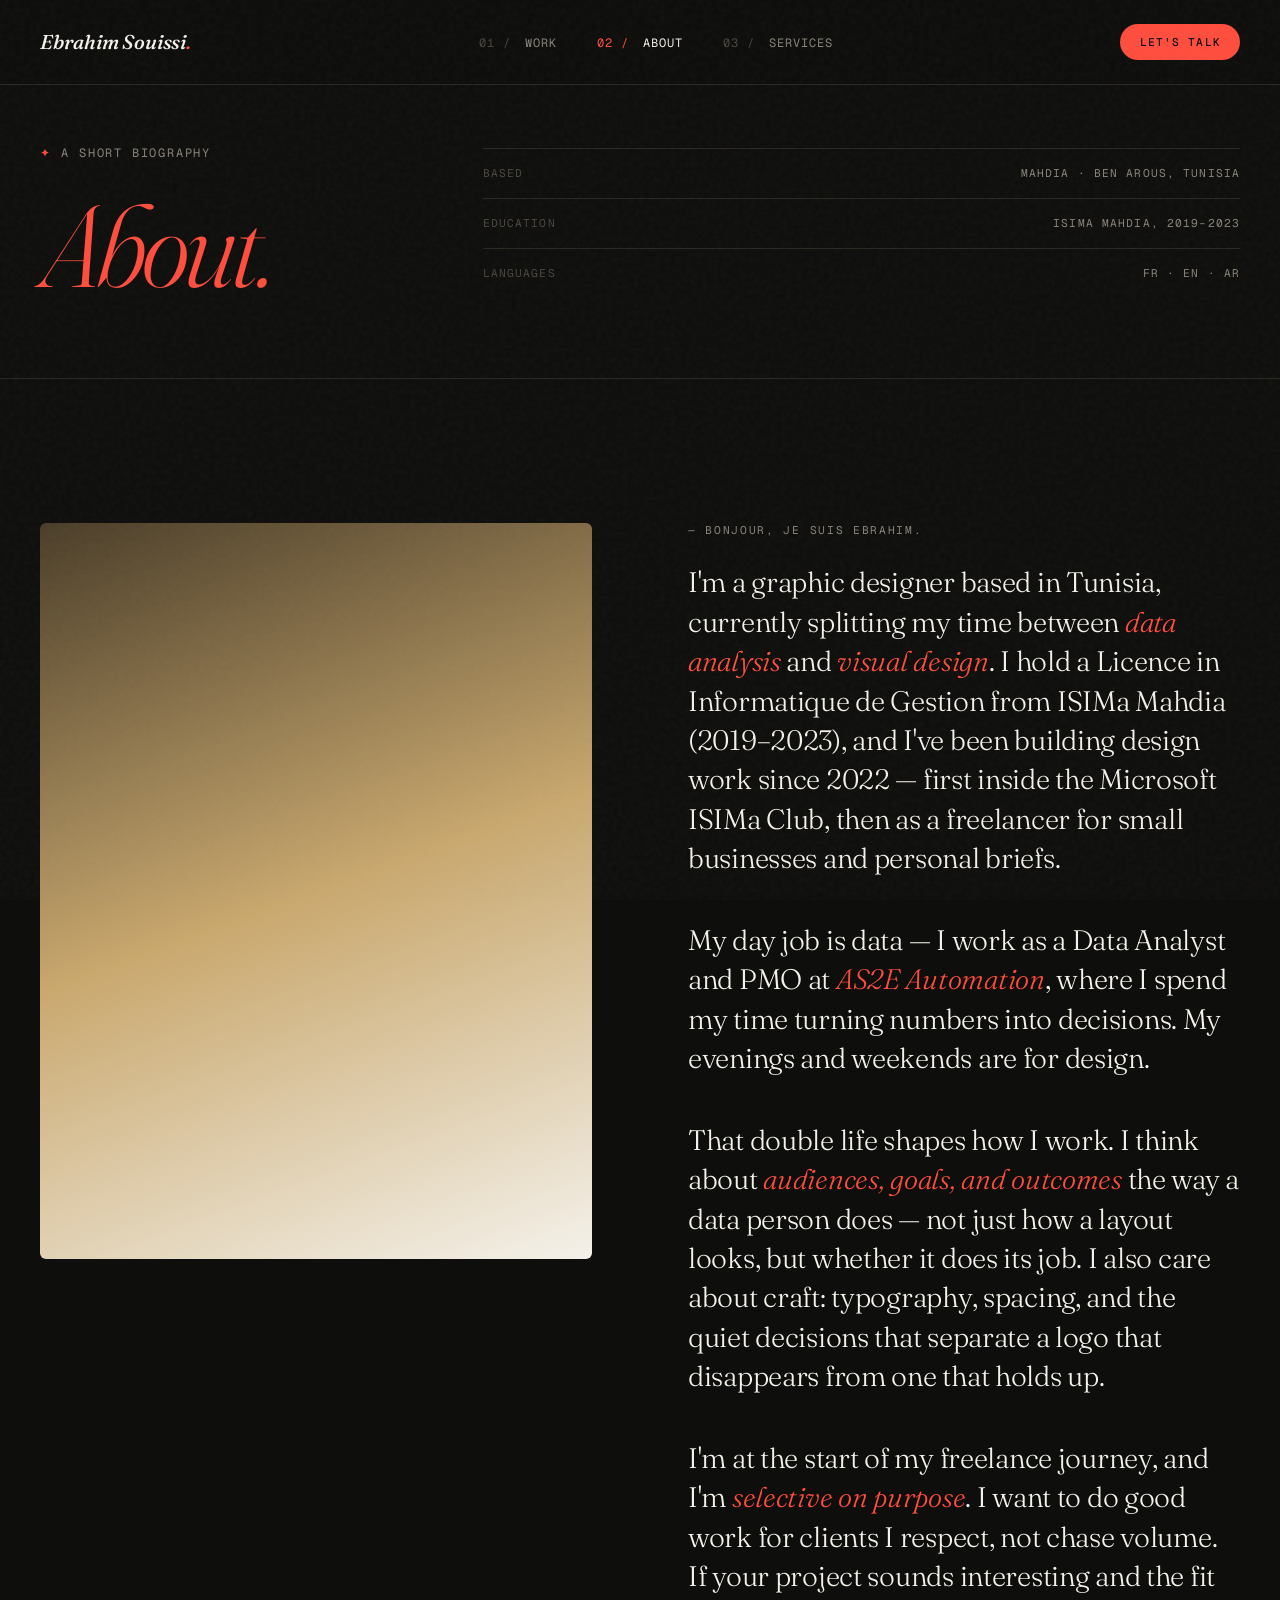
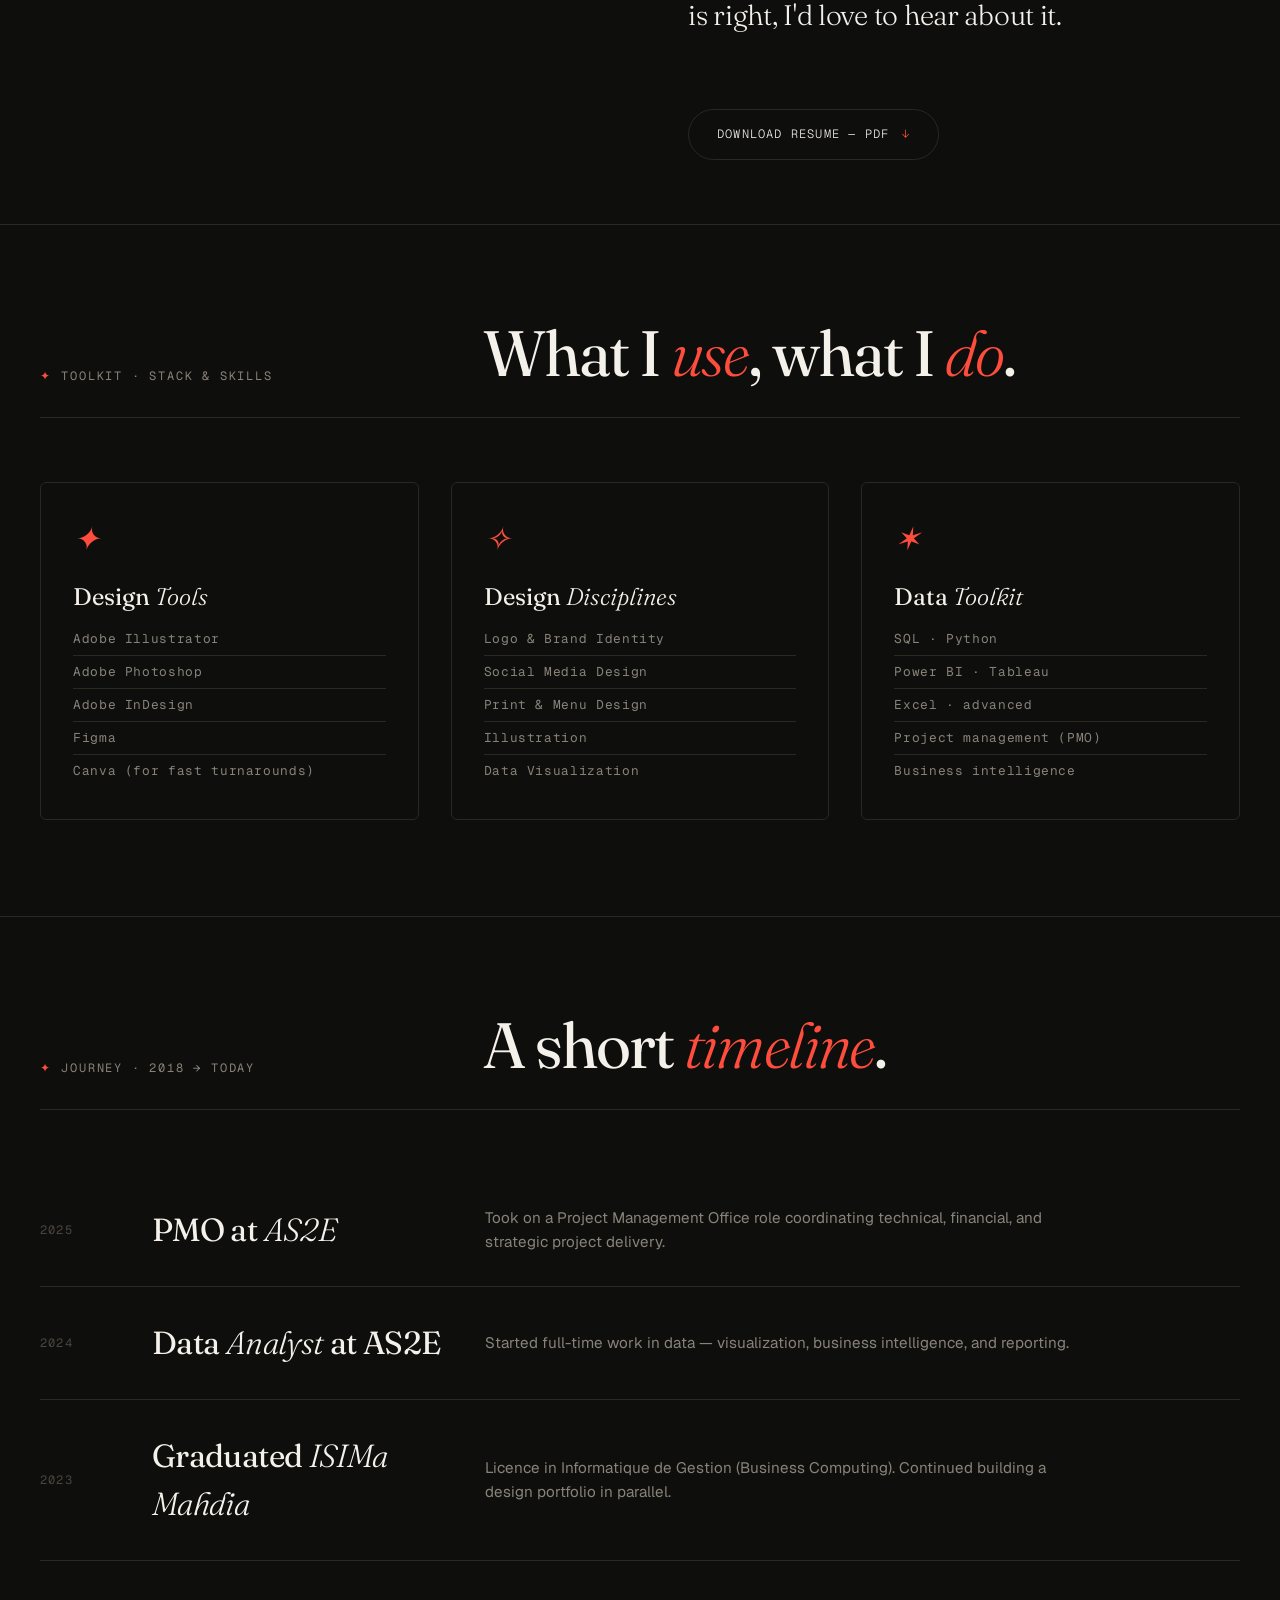
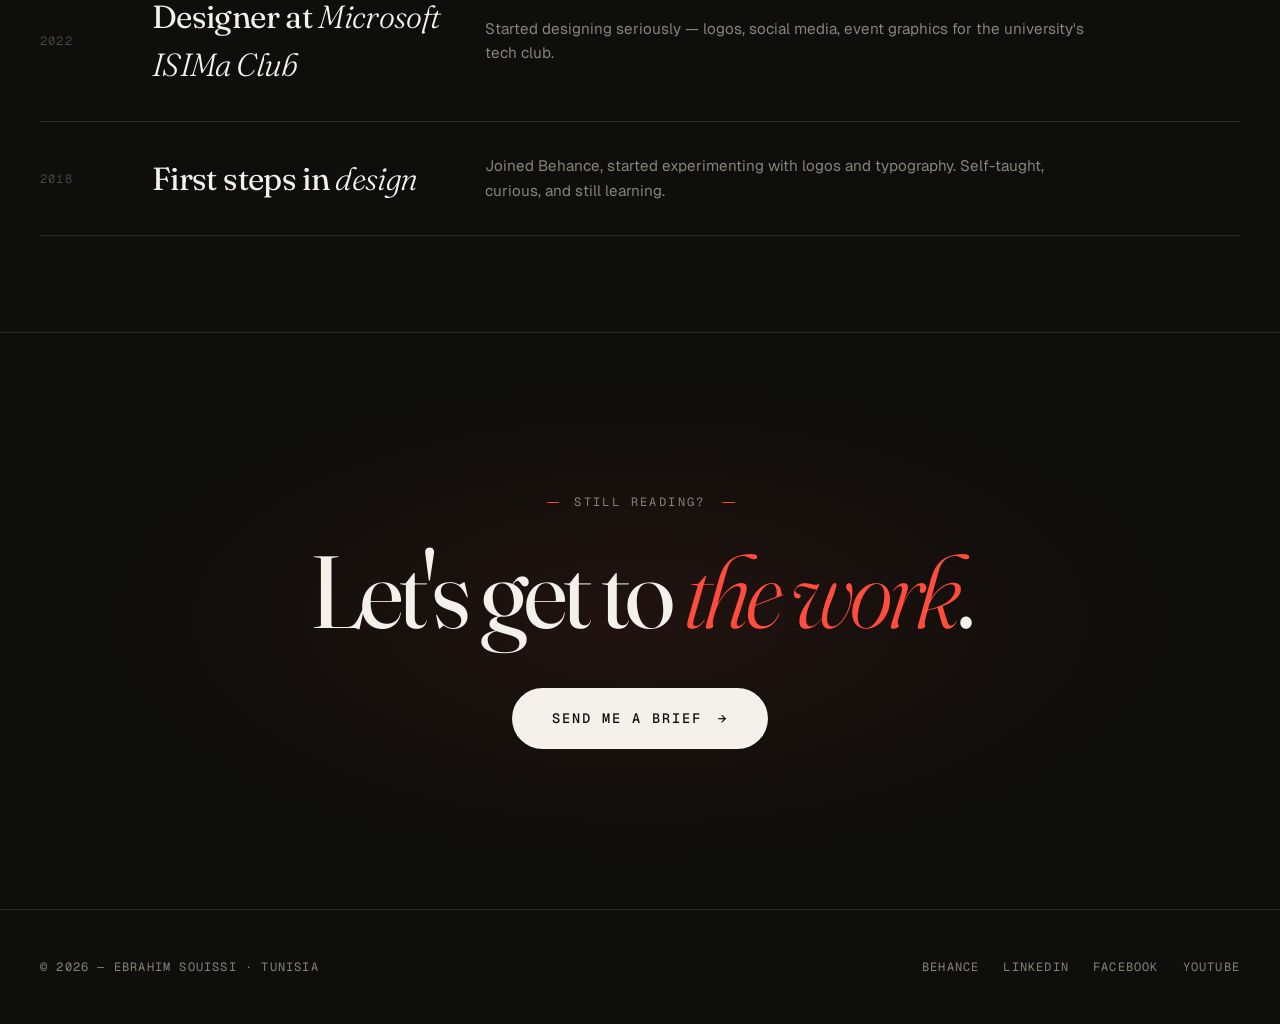
==== commit 33be2d7d: "Update personal details and biography in about.html" ====
--- a/about.html
+++ b/about.html
@@ -3,7 +3,7 @@
 <head>
 <meta charset="UTF-8" />
 <meta name="viewport" content="width=device-width, initial-scale=1.0" />
-<title>About — Souissi Ibrahim</title>
+<title>About — Ebrahim Souissi</title>
 <link rel="preconnect" href="https://fonts.googleapis.com">
 <link rel="preconnect" href="https://fonts.gstatic.com" crossorigin>
 <link href="https://fonts.googleapis.com/css2?family=Fraunces:ital,opsz,wght@0,9..144,300;0,9..144,400;0,9..144,500;0,9..144,600;0,9..144,700;0,9..144,900;1,9..144,400&family=Geist+Mono:wght@400;500&family=Geist:wght@300;400;500;600&display=swap" rel="stylesheet">
@@ -12,7 +12,7 @@
 <body>
 
 <nav class="site-nav">
-  <a href="index.html" class="logo">Souissi Ibrahim<span class="dot">.</span></a>
+  <a href="index.html" class="logo">Ebrahim Souissi<span class="dot">.</span></a>
   <ul>
     <li><a href="work.html" class="nav-link">Work</a></li>
     <li><a href="about.html" class="nav-link active">About</a></li>
@@ -21,7 +21,6 @@
   <a href="contact.html" class="cta-nav">Let's Talk</a>
 </nav>
 
-<!-- PAGE HEADER -->
 <header class="page-header">
   <div>
     <div class="page-header-eyebrow">A short biography</div>
@@ -30,11 +29,11 @@
   <div class="page-header-meta">
     <div class="meta-row">
       <span>Based</span>
-      <span>Tunis, Tunisia</span>
+      <span>Mahdia · Ben Arous, Tunisia</span>
     </div>
     <div class="meta-row">
-      <span>Working</span>
-      <span>Worldwide · Remote</span>
+      <span>Education</span>
+      <span>ISIMa Mahdia, 2019–2023</span>
     </div>
     <div class="meta-row">
       <span>Languages</span>
@@ -43,34 +42,32 @@
   </div>
 </header>
 
-<!-- ABOUT BODY -->
 <section class="about-page">
   <div class="about-portrait reveal"></div>
 
   <div class="about-text reveal">
-    <span class="small">— Bonjour, je suis Ibrahim.</span>
+    <span class="small">— Bonjour, je suis Ebrahim.</span>
 
     <p>
-      I'm a graphic designer based in Tunis, working with founders, editors, and creative teams across <em>North Africa, Europe, and the Gulf</em>. I started designing professionally in 2020 — first inside a small branding studio, then on my own.
+      I'm a graphic designer based in Tunisia, currently splitting my time between <em>data analysis</em> and <em>visual design</em>. I hold a Licence in Informatique de Gestion from ISIMa Mahdia (2019–2023), and I've been building design work since 2022 — first inside the Microsoft ISIMa Club, then as a freelancer for small businesses and personal briefs.
     </p>
 
     <p>
-      My work sits at the intersection of <em>typography, identity, and rhythm</em>. I'm most useful when a brand needs a complete visual system: not just a logo, but a way of seeing, naming, and arranging things that holds up across print, motion, and the web.
+      My day job is data — I work as a Data Analyst and PMO at <em>AS2E Automation</em>, where I spend my time turning numbers into decisions. My evenings and weekends are for design.
     </p>
 
     <p>
-      I care about <em>craft and clarity</em> in equal measure. I think every detail is a decision and every decision should mean something. I'd rather design less, slower, and more intentionally than ship a generic system that disappears into the noise.
+      That double life shapes how I work. I think about <em>audiences, goals, and outcomes</em> the way a data person does — not just how a layout looks, but whether it does its job. I also care about craft: typography, spacing, and the quiet decisions that separate a logo that disappears from one that holds up.
     </p>
 
     <p>
-      Outside of client work, I'm interested in editorial design, Arabic and Latin type pairing, and the quiet politics of visual language. I read more than I should and sleep less than I should — both habits I'm trying to fix.
+      I'm at the start of my freelance journey, and I'm <em>selective on purpose</em>. I want to do good work for clients I respect, not chase volume. If your project sounds interesting and the fit is right, I'd love to hear about it.
     </p>
 
     <a href="#" class="about-resume-cta">Download Resume — PDF <span style="color: var(--accent);">↓</span></a>
   </div>
 </section>
 
-<!-- SKILLS -->
 <section class="skills-section">
   <div class="section-head reveal">
     <div class="section-label">Toolkit · Stack &amp; Skills</div>
@@ -86,40 +83,77 @@
         <li>Adobe Photoshop</li>
         <li>Adobe InDesign</li>
         <li>Figma</li>
-        <li>After Effects</li>
-        <li>Cinema 4D · Light</li>
+        <li>Canva (for fast turnarounds)</li>
       </ul>
     </div>
 
     <div class="skill-card reveal">
       <div class="skill-card-icon">✧</div>
-      <h3 class="skill-card-title">Disciplines</h3>
+      <h3 class="skill-card-title">Design <em>Disciplines</em></h3>
       <ul class="skill-card-list">
-        <li>Brand Identity</li>
-        <li>Editorial &amp; Print</li>
-        <li>Motion Graphics</li>
+        <li>Logo &amp; Brand Identity</li>
         <li>Social Media Design</li>
+        <li>Print &amp; Menu Design</li>
         <li>Illustration</li>
-        <li>Web &amp; UI Design</li>
-        <li>Art Direction</li>
+        <li>Data Visualization</li>
       </ul>
     </div>
 
     <div class="skill-card reveal">
       <div class="skill-card-icon">✶</div>
-      <h3 class="skill-card-title">Working <em>Style</em></h3>
+      <h3 class="skill-card-title">Data <em>Toolkit</em></h3>
       <ul class="skill-card-list">
-        <li>Strategy first, design second</li>
-        <li>Tight feedback loops</li>
-        <li>Weekly deliverables</li>
-        <li>Source files always shared</li>
-        <li>Bilingual (FR/EN) workflow</li>
+        <li>SQL · Python</li>
+        <li>Power BI · Tableau</li>
+        <li>Excel · advanced</li>
+        <li>Project management (PMO)</li>
+        <li>Business intelligence</li>
       </ul>
     </div>
   </div>
 </section>
 
-<!-- CTA -->
+<!-- Quick journey timeline -->
+<section class="services-section" style="border-top: 1px solid var(--line);">
+  <div class="section-head reveal">
+    <div class="section-label">Journey · 2018 → today</div>
+    <h2 class="section-title">A short <em>timeline</em>.</h2>
+  </div>
+
+  <div class="services-list">
+    <div class="service-row reveal">
+      <div class="service-num">2025</div>
+      <div class="service-name">PMO at <em>AS2E</em></div>
+      <div class="service-desc">Took on a Project Management Office role coordinating technical, financial, and strategic project delivery.</div>
+      <div class="service-arrow"></div>
+    </div>
+    <div class="service-row reveal">
+      <div class="service-num">2024</div>
+      <div class="service-name">Data <em>Analyst</em> at AS2E</div>
+      <div class="service-desc">Started full-time work in data — visualization, business intelligence, and reporting.</div>
+      <div class="service-arrow"></div>
+    </div>
+    <div class="service-row reveal">
+      <div class="service-num">2023</div>
+      <div class="service-name">Graduated <em>ISIMa Mahdia</em></div>
+      <div class="service-desc">Licence in Informatique de Gestion (Business Computing). Continued building a design portfolio in parallel.</div>
+      <div class="service-arrow"></div>
+    </div>
+    <div class="service-row reveal">
+      <div class="service-num">2022</div>
+      <div class="service-name">Designer at <em>Microsoft ISIMa Club</em></div>
+      <div class="service-desc">Started designing seriously — logos, social media, event graphics for the university's tech club.</div>
+      <div class="service-arrow"></div>
+    </div>
+    <div class="service-row reveal">
+      <div class="service-num">2018</div>
+      <div class="service-name">First steps in <em>design</em></div>
+      <div class="service-desc">Joined Behance, started experimenting with logos and typography. Self-taught, curious, and still learning.</div>
+      <div class="service-arrow"></div>
+    </div>
+  </div>
+</section>
+
 <section class="cta-section">
   <div class="cta-eyebrow reveal">Still Reading?</div>
   <h2 class="cta-title reveal">Let's get to <em>the work</em>.</h2>
@@ -129,12 +163,12 @@
 </section>
 
 <footer class="site-footer">
-  <div>© 2026 — Souissi Ibrahim Studio</div>
+  <div>© 2026 — Ebrahim Souissi · Tunisia</div>
   <div class="socials">
-    <a href="#">Instagram</a>
-    <a href="#">Behance</a>
-    <a href="#">LinkedIn</a>
-    <a href="#">Dribbble</a>
+    <a href="https://www.behance.net/ebrahimsouissi" target="_blank" rel="noopener">Behance</a>
+    <a href="https://www.linkedin.com/in/souissiebrahim/" target="_blank" rel="noopener">LinkedIn</a>
+    <a href="https://facebook.com/souissi.ebrahim" target="_blank" rel="noopener">Facebook</a>
+    <a href="https://youtube.com/@ramd591" target="_blank" rel="noopener">YouTube</a>
   </div>
 </footer>
 
